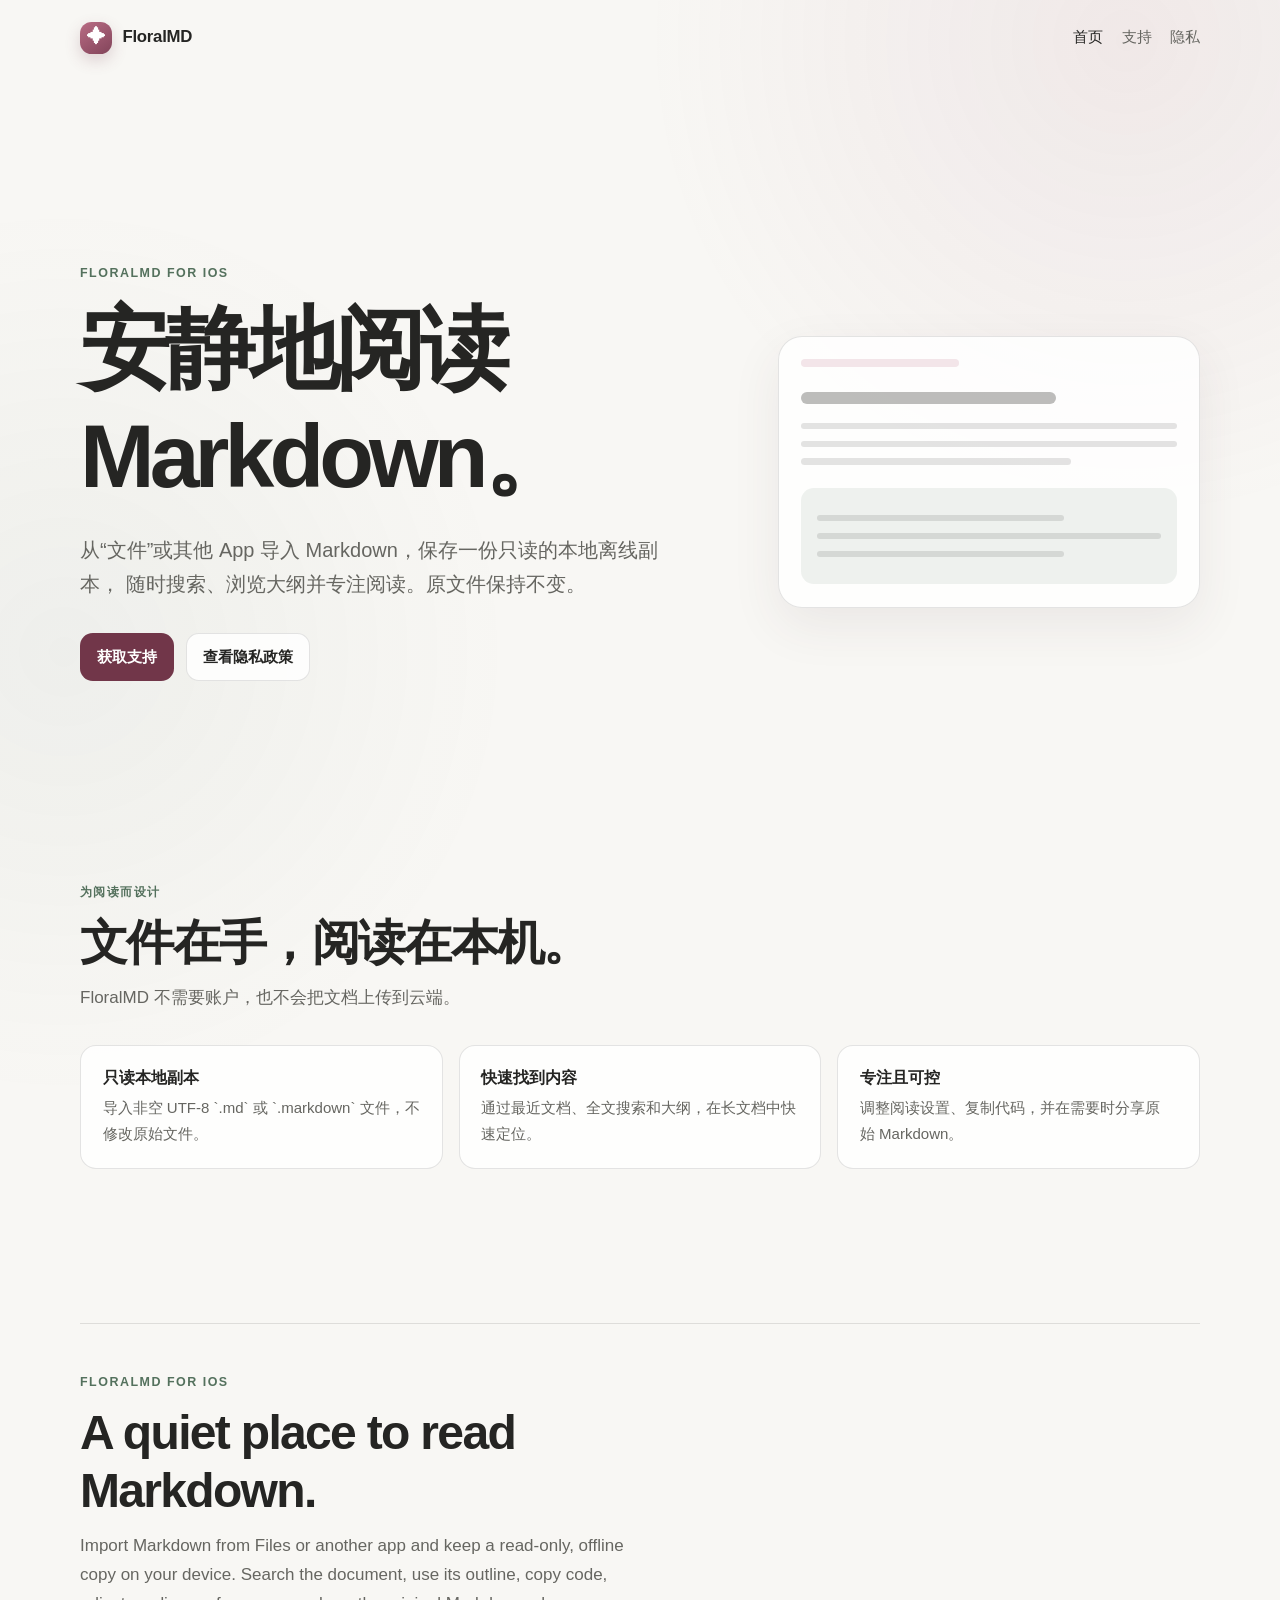
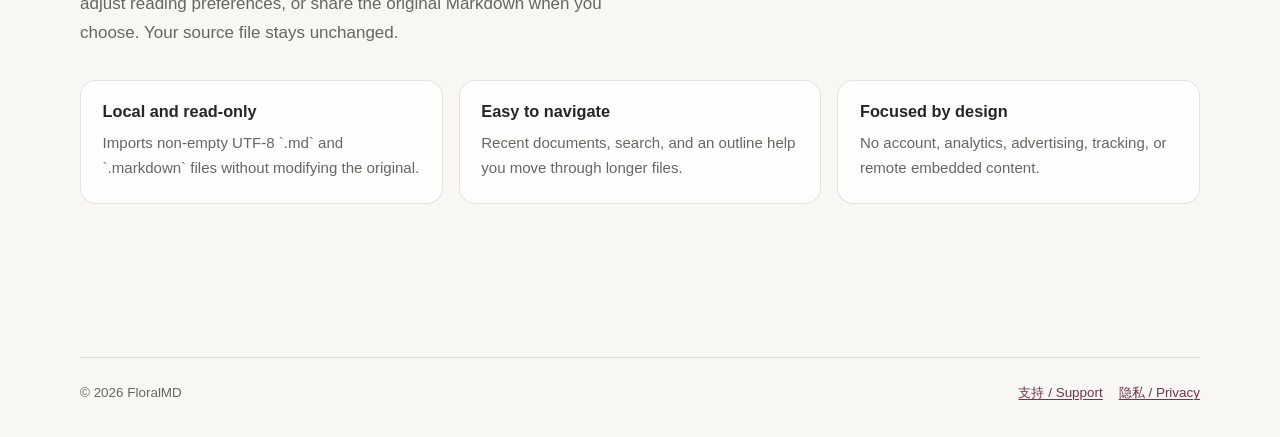
==== index.html @ 7f9638a2 "docs: add iOS support site" ====
<!doctype html>
<html lang="zh-CN">
  <head>
    <meta charset="utf-8">
    <meta name="viewport" content="width=device-width, initial-scale=1">
    <meta
      name="description"
      content="FloralMD 是一款本地离线、只读的 iOS Markdown 阅读器。"
    >
    <title>FloralMD — iOS Markdown 阅读器</title>
    <link rel="stylesheet" href="./styles.css">
  </head>
  <body>
    <a class="skip-link" href="#main">跳到主要内容</a>
    <header class="site-header">
      <a class="brand" href="./" aria-label="FloralMD 首页">
        <span class="brand-mark" aria-hidden="true">✦</span>
        <span>FloralMD</span>
      </a>
      <nav class="site-nav" aria-label="主要导航">
        <a href="./" aria-current="page">首页</a>
        <a href="./support/">支持</a>
        <a href="./privacy/">隐私</a>
      </nav>
    </header>

    <main class="page-shell" id="main">
      <section class="hero">
        <div>
          <p class="eyebrow">FloralMD for iOS</p>
          <h1>安静地阅读 Markdown。</h1>
          <p class="hero-copy">
            从“文件”或其他 App 导入 Markdown，保存一份只读的本地离线副本，
            随时搜索、浏览大纲并专注阅读。原文件保持不变。
          </p>
          <div class="hero-actions">
            <a class="button primary" href="./support/">获取支持</a>
            <a class="button" href="./privacy/">查看隐私政策</a>
          </div>
        </div>
        <div class="reader-card" aria-label="Markdown 阅读界面示意">
          <div class="reader-line heading"></div>
          <div class="reader-line"></div>
          <div class="reader-line"></div>
          <div class="reader-line short"></div>
          <div class="reader-code">
            <div class="reader-line short"></div>
            <div class="reader-line"></div>
            <div class="reader-line short"></div>
          </div>
        </div>
      </section>

      <section class="section">
        <div class="section-heading">
          <p class="eyebrow">为阅读而设计</p>
          <h2>文件在手，阅读在本机。</h2>
          <p class="section-intro">
            FloralMD 不需要账户，也不会把文档上传到云端。
          </p>
        </div>
        <div class="feature-grid">
          <article class="feature-card">
            <h3>只读本地副本</h3>
            <p>导入非空 UTF-8 `.md` 或 `.markdown` 文件，不修改原始文件。</p>
          </article>
          <article class="feature-card">
            <h3>快速找到内容</h3>
            <p>通过最近文档、全文搜索和大纲，在长文档中快速定位。</p>
          </article>
          <article class="feature-card">
            <h3>专注且可控</h3>
            <p>调整阅读设置、复制代码，并在需要时分享原始 Markdown。</p>
          </article>
        </div>
      </section>

      <section class="section english-block" lang="en">
        <div class="section-heading">
          <p class="eyebrow">FloralMD for iOS</p>
          <h2>A quiet place to read Markdown.</h2>
          <p class="section-intro">
            Import Markdown from Files or another app and keep a read-only,
            offline copy on your device. Search the document, use its outline,
            copy code, adjust reading preferences, or share the original
            Markdown when you choose. Your source file stays unchanged.
          </p>
        </div>
        <div class="feature-grid">
          <article class="feature-card">
            <h3>Local and read-only</h3>
            <p>
              Imports non-empty UTF-8 `.md` and `.markdown` files without
              modifying the original.
            </p>
          </article>
          <article class="feature-card">
            <h3>Easy to navigate</h3>
            <p>
              Recent documents, search, and an outline help you move through
              longer files.
            </p>
          </article>
          <article class="feature-card">
            <h3>Focused by design</h3>
            <p>
              No account, analytics, advertising, tracking, or remote embedded
              content.
            </p>
          </article>
        </div>
      </section>
    </main>

    <footer class="site-footer">
      <span>© 2026 FloralMD</span>
      <span class="footer-links">
        <a href="./support/">支持 / Support</a>
        <a href="./privacy/">隐私 / Privacy</a>
      </span>
    </footer>
  </body>
</html>
---- styles.css ----
:root {
  color-scheme: light dark;
  --background: #f8f7f4;
  --surface: rgba(255, 255, 255, 0.82);
  --text: #252523;
  --muted: #666661;
  --line: rgba(37, 37, 35, 0.12);
  --accent: #9a4f68;
  --accent-strong: #713649;
  --accent-soft: #f3e5e9;
  --leaf: #54715d;
  --shadow: 0 18px 50px rgba(73, 54, 59, 0.08);
  font-family:
    -apple-system, BlinkMacSystemFont, "SF Pro Text", "PingFang SC",
    "Helvetica Neue", sans-serif;
}

* {
  box-sizing: border-box;
}

html {
  background: var(--background);
  scroll-behavior: smooth;
}

body {
  min-height: 100vh;
  margin: 0;
  color: var(--text);
  background:
    radial-gradient(circle at 88% 2%, rgba(154, 79, 104, 0.09), transparent 30rem),
    radial-gradient(circle at 5% 32%, rgba(84, 113, 93, 0.06), transparent 28rem),
    var(--background);
  font-size: 17px;
  line-height: 1.7;
  text-rendering: optimizeLegibility;
}

a {
  color: var(--accent-strong);
  text-underline-offset: 0.18em;
  text-decoration-thickness: 0.08em;
}

a:hover {
  color: var(--accent);
}

a:focus-visible {
  outline: 3px solid color-mix(in srgb, var(--accent) 45%, transparent);
  outline-offset: 4px;
  border-radius: 0.2rem;
}

.skip-link {
  position: fixed;
  z-index: 10;
  top: 0.75rem;
  left: 0.75rem;
  padding: 0.55rem 0.8rem;
  color: var(--text);
  background: var(--surface);
  border: 1px solid var(--line);
  border-radius: 0.6rem;
  transform: translateY(-180%);
}

.skip-link:focus {
  transform: translateY(0);
}

.site-header,
.page-shell,
.site-footer {
  width: min(70rem, calc(100% - 2rem));
  margin-inline: auto;
}

.site-header {
  display: flex;
  align-items: center;
  justify-content: space-between;
  gap: 1.5rem;
  padding-block: 1.35rem;
}

.brand {
  display: inline-flex;
  align-items: center;
  gap: 0.65rem;
  color: var(--text);
  font-size: 1.05rem;
  font-weight: 700;
  letter-spacing: -0.015em;
  text-decoration: none;
}

.brand-mark {
  display: grid;
  width: 2rem;
  height: 2rem;
  place-items: center;
  color: white;
  background: linear-gradient(145deg, #b96c84, #82445a);
  border-radius: 0.72rem;
  box-shadow: 0 6px 16px rgba(113, 54, 73, 0.2);
  font-size: 1.15rem;
  line-height: 1;
}

.site-nav {
  display: flex;
  align-items: center;
  gap: 1.15rem;
  font-size: 0.93rem;
}

.site-nav a {
  color: var(--muted);
  text-decoration: none;
}

.site-nav a[aria-current="page"],
.site-nav a:hover {
  color: var(--text);
}

.page-shell {
  padding-block: clamp(2.2rem, 6vw, 5.5rem) 4rem;
}

.hero {
  display: grid;
  grid-template-columns: minmax(0, 1.18fr) minmax(17rem, 0.82fr);
  align-items: center;
  gap: clamp(2.5rem, 7vw, 6rem);
  min-height: min(40rem, calc(100vh - 8rem));
}

.eyebrow {
  margin: 0 0 0.7rem;
  color: var(--leaf);
  font-size: 0.78rem;
  font-weight: 750;
  letter-spacing: 0.12em;
  text-transform: uppercase;
}

h1,
h2,
h3,
p {
  text-wrap: pretty;
}

h1,
h2,
h3 {
  line-height: 1.2;
}

h1 {
  max-width: 13ch;
  margin: 0;
  font-size: clamp(2.8rem, 7vw, 5.8rem);
  letter-spacing: -0.055em;
}

.page-title {
  max-width: none;
  font-size: clamp(2.6rem, 6vw, 4.8rem);
}

.hero-copy {
  max-width: 40rem;
  margin: 1.4rem 0 0;
  color: var(--muted);
  font-size: clamp(1.05rem, 2vw, 1.25rem);
}

.hero-actions {
  display: flex;
  flex-wrap: wrap;
  gap: 0.75rem;
  margin-top: 2rem;
}

.button {
  display: inline-flex;
  min-height: 2.8rem;
  align-items: center;
  justify-content: center;
  padding: 0.62rem 1rem;
  border: 1px solid var(--line);
  border-radius: 0.8rem;
  color: var(--text);
  background: var(--surface);
  font-size: 0.94rem;
  font-weight: 650;
  text-decoration: none;
}

.button.primary {
  border-color: transparent;
  color: white;
  background: var(--accent-strong);
}

.reader-card {
  position: relative;
  overflow: hidden;
  padding: 1.4rem;
  background: var(--surface);
  border: 1px solid var(--line);
  border-radius: 1.5rem;
  box-shadow: var(--shadow);
}

.reader-card::before {
  display: block;
  width: 42%;
  height: 0.45rem;
  margin-bottom: 1.6rem;
  background: var(--accent-soft);
  border-radius: 999px;
  content: "";
}

.reader-line {
  height: 0.42rem;
  margin-block: 0.7rem;
  background: color-mix(in srgb, var(--text) 12%, transparent);
  border-radius: 999px;
}

.reader-line.heading {
  width: 68%;
  height: 0.75rem;
  margin-bottom: 1.15rem;
  background: color-mix(in srgb, var(--text) 30%, transparent);
}

.reader-line.short {
  width: 72%;
}

.reader-code {
  margin-top: 1.4rem;
  padding: 1rem;
  background: color-mix(in srgb, var(--leaf) 9%, transparent);
  border-radius: 0.8rem;
}

.section {
  padding-block: clamp(3rem, 7vw, 6rem);
}

.section + .section {
  border-top: 1px solid var(--line);
}

.section-heading {
  max-width: 34rem;
  margin-bottom: 2rem;
}

.section h2 {
  margin: 0;
  font-size: clamp(1.8rem, 4vw, 3rem);
  letter-spacing: -0.035em;
}

.section-intro {
  margin: 0.8rem 0 0;
  color: var(--muted);
}

.feature-grid {
  display: grid;
  grid-template-columns: repeat(3, minmax(0, 1fr));
  gap: 1rem;
}

.feature-card,
.contact-card {
  padding: 1.35rem;
  background: var(--surface);
  border: 1px solid var(--line);
  border-radius: 1rem;
}

.feature-card h3 {
  margin: 0;
  font-size: 1.02rem;
}

.feature-card p {
  margin: 0.5rem 0 0;
  color: var(--muted);
  font-size: 0.94rem;
}

.english-block {
  margin-top: 4rem;
  padding-top: 3rem;
  border-top: 1px solid var(--line);
}

.prose {
  max-width: 48rem;
}

.prose h2 {
  margin: 3rem 0 0.8rem;
  font-size: 1.5rem;
  letter-spacing: -0.02em;
}

.prose h3 {
  margin: 2rem 0 0.5rem;
  font-size: 1.08rem;
}

.prose p,
.prose li {
  color: var(--muted);
}

.prose ul {
  padding-left: 1.2rem;
}

.meta {
  margin-top: 0.7rem;
  color: var(--muted);
  font-size: 0.9rem;
}

.contact-card {
  margin-block: 2rem 3rem;
}

.contact-card strong {
  display: block;
  margin-bottom: 0.4rem;
}

.email-link {
  overflow-wrap: anywhere;
  font-weight: 700;
}

.site-footer {
  display: flex;
  justify-content: space-between;
  gap: 1rem;
  padding-block: 1.5rem 2rem;
  color: var(--muted);
  border-top: 1px solid var(--line);
  font-size: 0.84rem;
}

.footer-links {
  display: flex;
  flex-wrap: wrap;
  gap: 1rem;
}

@media (max-width: 760px) {
  body {
    font-size: 16px;
  }

  .site-header {
    align-items: flex-start;
  }

  .site-nav {
    flex-wrap: wrap;
    justify-content: flex-end;
    gap: 0.45rem 0.85rem;
  }

  .hero {
    grid-template-columns: 1fr;
    min-height: auto;
  }

  .reader-card {
    max-width: 26rem;
  }

  .feature-grid {
    grid-template-columns: 1fr;
  }

  .site-footer {
    flex-direction: column;
  }
}

@media (max-width: 460px) {
  .site-header {
    display: block;
  }

  .site-nav {
    justify-content: flex-start;
    margin-top: 0.8rem;
  }

  .page-shell {
    padding-top: 2rem;
  }

  h1 {
    font-size: clamp(2.5rem, 15vw, 4rem);
  }
}

@media (prefers-color-scheme: dark) {
  :root {
    --background: #171716;
    --surface: rgba(38, 37, 36, 0.86);
    --text: #f2f0ec;
    --muted: #b7b3ac;
    --line: rgba(242, 240, 236, 0.13);
    --accent: #d990a7;
    --accent-strong: #e2a1b5;
    --accent-soft: rgba(217, 144, 167, 0.18);
    --leaf: #9fbea7;
    --shadow: 0 18px 50px rgba(0, 0, 0, 0.2);
  }

  .button.primary {
    color: #24171b;
  }
}

@media (prefers-reduced-motion: reduce) {
  html {
    scroll-behavior: auto;
  }
}
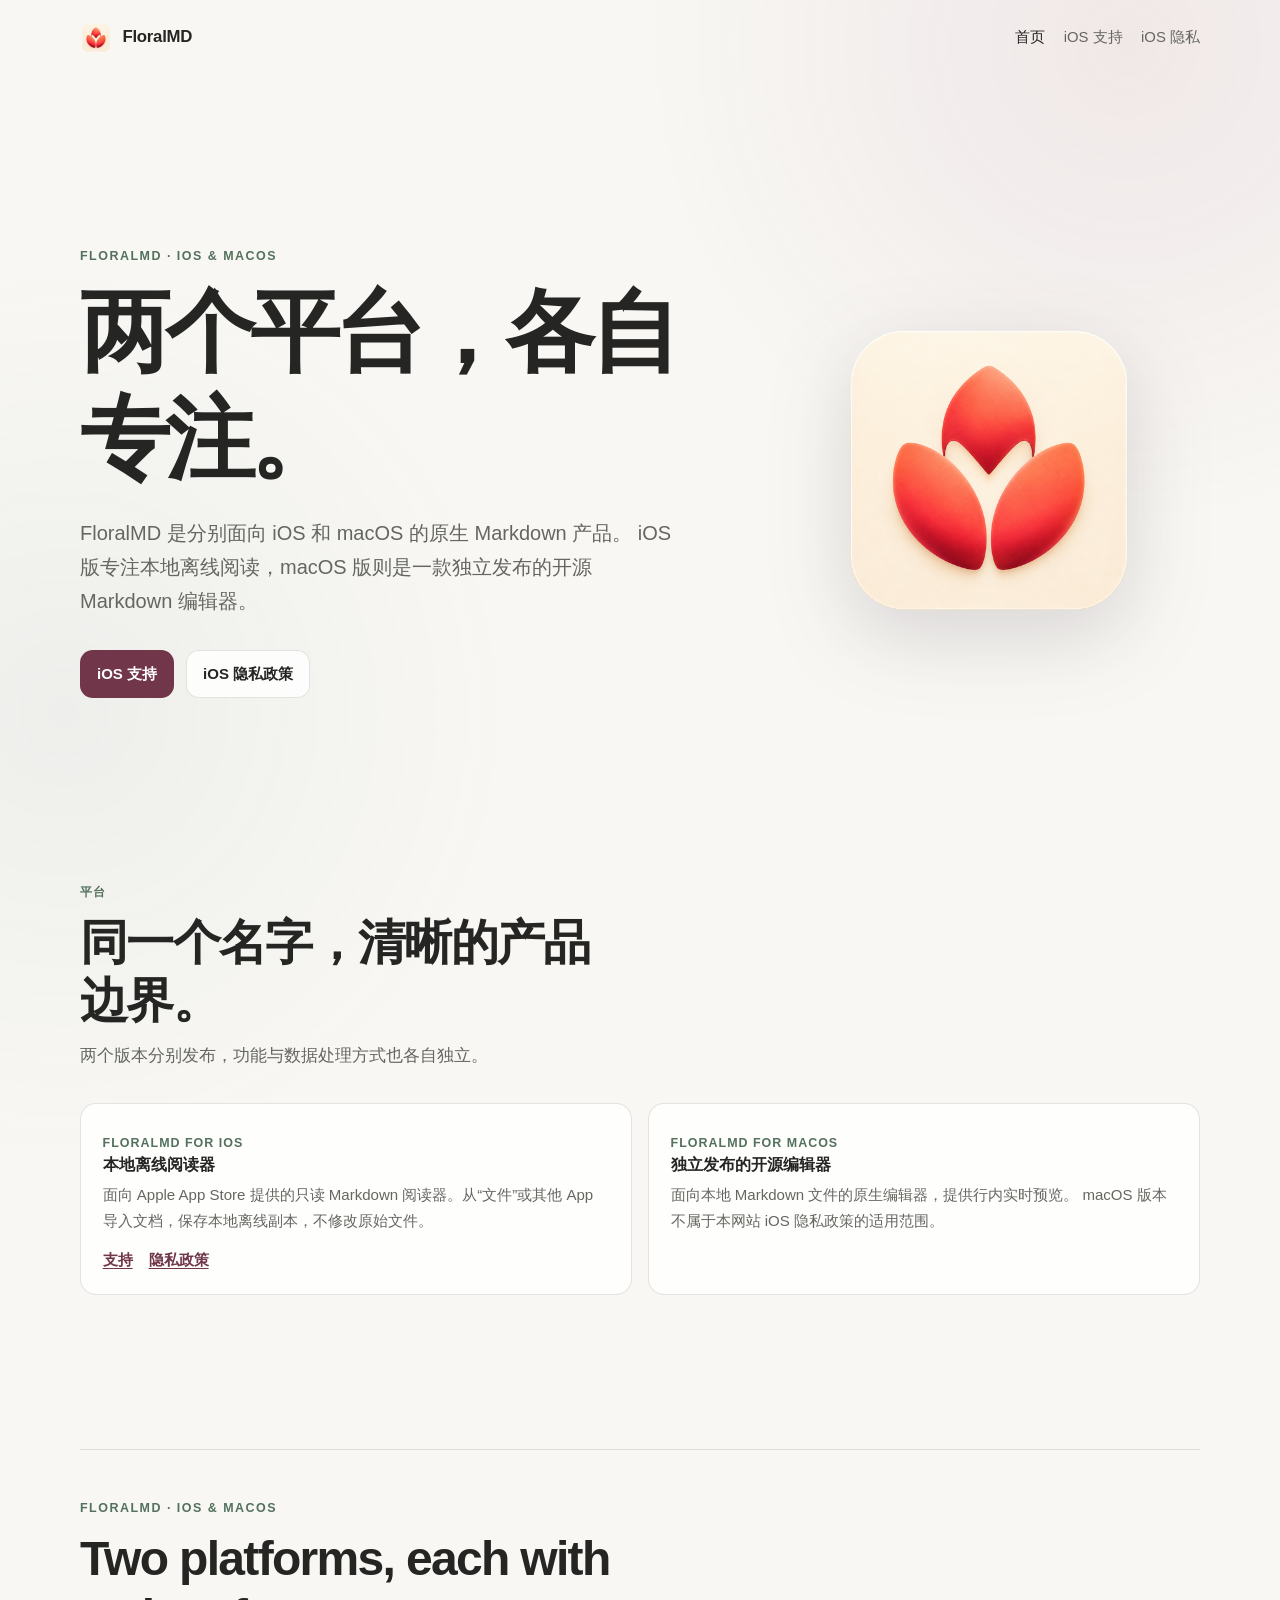
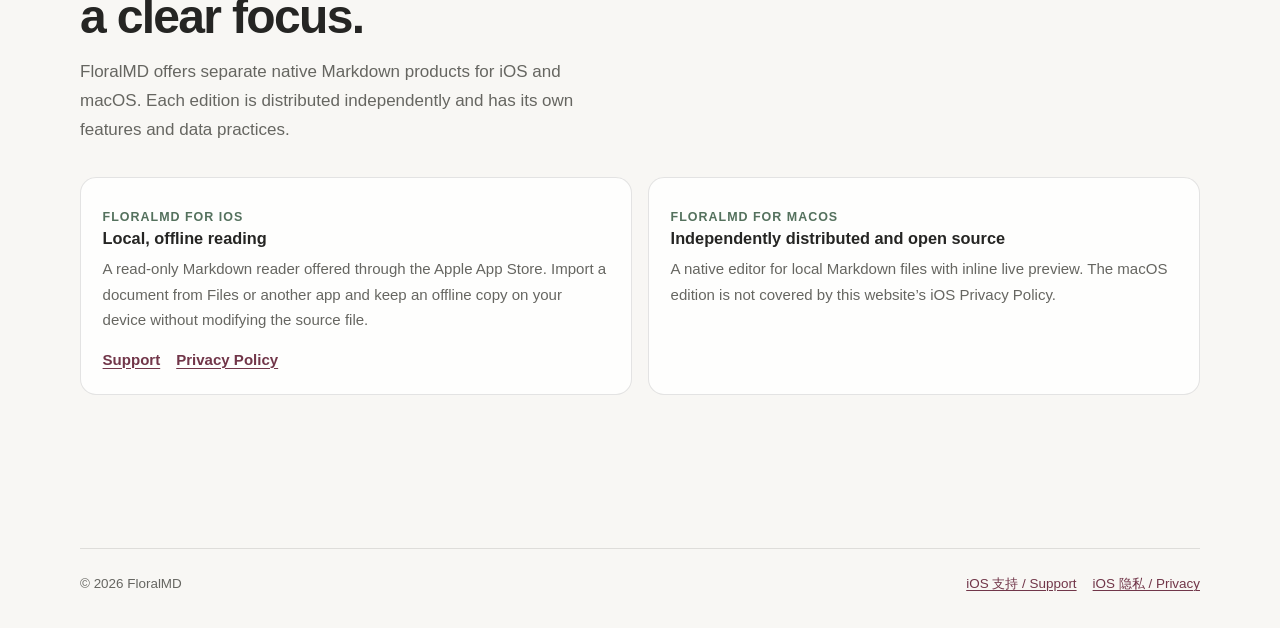
==== commit 76078559: "docs: distinguish iOS and macOS editions" ====
--- a/index.html
+++ b/index.html
@@ -5,107 +5,112 @@
     <meta name="viewport" content="width=device-width, initial-scale=1">
     <meta
       name="description"
-      content="FloralMD 是一款本地离线、只读的 iOS Markdown 阅读器。"
+      content="FloralMD 为 iOS 与 macOS 提供各自独立的原生 Markdown 体验。"
     >
-    <title>FloralMD — iOS Markdown 阅读器</title>
+    <title>FloralMD — Markdown for iOS and macOS</title>
+    <link rel="icon" href="./app-icon.png">
     <link rel="stylesheet" href="./styles.css">
   </head>
   <body>
     <a class="skip-link" href="#main">跳到主要内容</a>
     <header class="site-header">
       <a class="brand" href="./" aria-label="FloralMD 首页">
-        <span class="brand-mark" aria-hidden="true">✦</span>
+        <img class="brand-icon" src="./app-icon.png" alt="">
         <span>FloralMD</span>
       </a>
       <nav class="site-nav" aria-label="主要导航">
         <a href="./" aria-current="page">首页</a>
-        <a href="./support/">支持</a>
-        <a href="./privacy/">隐私</a>
+        <a href="./support/">iOS 支持</a>
+        <a href="./privacy/">iOS 隐私</a>
       </nav>
     </header>
 
     <main class="page-shell" id="main">
       <section class="hero">
         <div>
-          <p class="eyebrow">FloralMD for iOS</p>
-          <h1>安静地阅读 Markdown。</h1>
+          <p class="eyebrow">FloralMD · iOS &amp; macOS</p>
+          <h1>两个平台，各自专注。</h1>
           <p class="hero-copy">
-            从“文件”或其他 App 导入 Markdown，保存一份只读的本地离线副本，
-            随时搜索、浏览大纲并专注阅读。原文件保持不变。
+            FloralMD 是分别面向 iOS 和 macOS 的原生 Markdown 产品。
+            iOS 版专注本地离线阅读，macOS 版则是一款独立发布的开源 Markdown 编辑器。
           </p>
           <div class="hero-actions">
-            <a class="button primary" href="./support/">获取支持</a>
-            <a class="button" href="./privacy/">查看隐私政策</a>
+            <a class="button primary" href="./support/">iOS 支持</a>
+            <a class="button" href="./privacy/">iOS 隐私政策</a>
           </div>
         </div>
-        <div class="reader-card" aria-label="Markdown 阅读界面示意">
-          <div class="reader-line heading"></div>
-          <div class="reader-line"></div>
-          <div class="reader-line"></div>
-          <div class="reader-line short"></div>
-          <div class="reader-code">
-            <div class="reader-line short"></div>
-            <div class="reader-line"></div>
-            <div class="reader-line short"></div>
-          </div>
+        <div class="app-icon-stage">
+          <img
+            class="hero-app-icon"
+            src="./app-icon.png"
+            alt="FloralMD App 图标"
+          >
         </div>
       </section>
 
       <section class="section">
         <div class="section-heading">
-          <p class="eyebrow">为阅读而设计</p>
-          <h2>文件在手，阅读在本机。</h2>
+          <p class="eyebrow">平台</p>
+          <h2>同一个名字，清晰的产品边界。</h2>
           <p class="section-intro">
-            FloralMD 不需要账户，也不会把文档上传到云端。
+            两个版本分别发布，功能与数据处理方式也各自独立。
           </p>
         </div>
-        <div class="feature-grid">
-          <article class="feature-card">
-            <h3>只读本地副本</h3>
-            <p>导入非空 UTF-8 `.md` 或 `.markdown` 文件，不修改原始文件。</p>
+        <div class="platform-grid">
+          <article class="platform-card">
+            <p class="platform-label">FloralMD for iOS</p>
+            <h3>本地离线阅读器</h3>
+            <p>
+              面向 Apple App Store 提供的只读 Markdown 阅读器。从“文件”或其他
+              App 导入文档，保存本地离线副本，不修改原始文件。
+            </p>
+            <p class="card-links">
+              <a href="./support/">支持</a>
+              <a href="./privacy/">隐私政策</a>
+            </p>
           </article>
-          <article class="feature-card">
-            <h3>快速找到内容</h3>
-            <p>通过最近文档、全文搜索和大纲，在长文档中快速定位。</p>
-          </article>
-          <article class="feature-card">
-            <h3>专注且可控</h3>
-            <p>调整阅读设置、复制代码，并在需要时分享原始 Markdown。</p>
+          <article class="platform-card">
+            <p class="platform-label">FloralMD for macOS</p>
+            <h3>独立发布的开源编辑器</h3>
+            <p>
+              面向本地 Markdown 文件的原生编辑器，提供行内实时预览。
+              macOS 版本不属于本网站 iOS 隐私政策的适用范围。
+            </p>
           </article>
         </div>
       </section>
 
       <section class="section english-block" lang="en">
         <div class="section-heading">
-          <p class="eyebrow">FloralMD for iOS</p>
-          <h2>A quiet place to read Markdown.</h2>
+          <p class="eyebrow">FloralMD · iOS &amp; macOS</p>
+          <h2>Two platforms, each with a clear focus.</h2>
           <p class="section-intro">
-            Import Markdown from Files or another app and keep a read-only,
-            offline copy on your device. Search the document, use its outline,
-            copy code, adjust reading preferences, or share the original
-            Markdown when you choose. Your source file stays unchanged.
+            FloralMD offers separate native Markdown products for iOS and
+            macOS. Each edition is distributed independently and has its own
+            features and data practices.
           </p>
         </div>
-        <div class="feature-grid">
-          <article class="feature-card">
-            <h3>Local and read-only</h3>
+        <div class="platform-grid">
+          <article class="platform-card">
+            <p class="platform-label">FloralMD for iOS</p>
+            <h3>Local, offline reading</h3>
             <p>
-              Imports non-empty UTF-8 `.md` and `.markdown` files without
-              modifying the original.
+              A read-only Markdown reader offered through the Apple App Store.
+              Import a document from Files or another app and keep an offline
+              copy on your device without modifying the source file.
+            </p>
+            <p class="card-links">
+              <a href="./support/">Support</a>
+              <a href="./privacy/">Privacy Policy</a>
             </p>
           </article>
-          <article class="feature-card">
-            <h3>Easy to navigate</h3>
+          <article class="platform-card">
+            <p class="platform-label">FloralMD for macOS</p>
+            <h3>Independently distributed and open source</h3>
             <p>
-              Recent documents, search, and an outline help you move through
-              longer files.
-            </p>
-          </article>
-          <article class="feature-card">
-            <h3>Focused by design</h3>
-            <p>
-              No account, analytics, advertising, tracking, or remote embedded
-              content.
+              A native editor for local Markdown files with inline live
+              preview. The macOS edition is not covered by this website’s iOS
+              Privacy Policy.
             </p>
           </article>
         </div>
@@ -115,8 +120,8 @@
     <footer class="site-footer">
       <span>© 2026 FloralMD</span>
       <span class="footer-links">
-        <a href="./support/">支持 / Support</a>
-        <a href="./privacy/">隐私 / Privacy</a>
+        <a href="./support/">iOS 支持 / Support</a>
+        <a href="./privacy/">iOS 隐私 / Privacy</a>
       </span>
     </footer>
   </body>
--- a/styles.css
+++ b/styles.css
@@ -96,17 +96,10 @@
   text-decoration: none;
 }
 
-.brand-mark {
-  display: grid;
+.brand-icon {
   width: 2rem;
   height: 2rem;
-  place-items: center;
-  color: white;
-  background: linear-gradient(145deg, #b96c84, #82445a);
-  border-radius: 0.72rem;
-  box-shadow: 0 6px 16px rgba(113, 54, 73, 0.2);
-  font-size: 1.15rem;
-  line-height: 1;
+  object-fit: contain;
 }
 
 .site-nav {
@@ -207,49 +200,16 @@
   background: var(--accent-strong);
 }
 
-.reader-card {
-  position: relative;
-  overflow: hidden;
-  padding: 1.4rem;
-  background: var(--surface);
-  border: 1px solid var(--line);
-  border-radius: 1.5rem;
-  box-shadow: var(--shadow);
-}
-
-.reader-card::before {
-  display: block;
-  width: 42%;
-  height: 0.45rem;
-  margin-bottom: 1.6rem;
-  background: var(--accent-soft);
-  border-radius: 999px;
-  content: "";
-}
-
-.reader-line {
-  height: 0.42rem;
-  margin-block: 0.7rem;
-  background: color-mix(in srgb, var(--text) 12%, transparent);
-  border-radius: 999px;
-}
-
-.reader-line.heading {
-  width: 68%;
-  height: 0.75rem;
-  margin-bottom: 1.15rem;
-  background: color-mix(in srgb, var(--text) 30%, transparent);
-}
-
-.reader-line.short {
-  width: 72%;
-}
-
-.reader-code {
-  margin-top: 1.4rem;
-  padding: 1rem;
-  background: color-mix(in srgb, var(--leaf) 9%, transparent);
-  border-radius: 0.8rem;
+.app-icon-stage {
+  display: grid;
+  min-height: 22rem;
+  place-items: center;
+}
+
+.hero-app-icon {
+  width: min(20rem, 78vw);
+  height: auto;
+  filter: drop-shadow(0 1.6rem 2.5rem rgba(73, 54, 59, 0.18));
 }
 
 .section {
@@ -276,13 +236,15 @@
   color: var(--muted);
 }
 
-.feature-grid {
+.feature-grid,
+.platform-grid {
   display: grid;
   grid-template-columns: repeat(3, minmax(0, 1fr));
   gap: 1rem;
 }
 
 .feature-card,
+.platform-card,
 .contact-card {
   padding: 1.35rem;
   background: var(--surface);
@@ -290,15 +252,40 @@
   border-radius: 1rem;
 }
 
-.feature-card h3 {
+.feature-card h3,
+.platform-card h3 {
   margin: 0;
   font-size: 1.02rem;
 }
 
-.feature-card p {
+.feature-card p,
+.platform-card p {
   margin: 0.5rem 0 0;
   color: var(--muted);
   font-size: 0.94rem;
+}
+
+.platform-grid {
+  grid-template-columns: repeat(2, minmax(0, 1fr));
+}
+
+.platform-label {
+  color: var(--leaf) !important;
+  font-size: 0.78rem !important;
+  font-weight: 750;
+  letter-spacing: 0.08em;
+  text-transform: uppercase;
+}
+
+.card-links {
+  display: flex;
+  flex-wrap: wrap;
+  gap: 1rem;
+  padding-top: 0.35rem;
+}
+
+.card-links a {
+  font-weight: 700;
 }
 
 .english-block {
@@ -387,11 +374,12 @@
     min-height: auto;
   }
 
-  .reader-card {
-    max-width: 26rem;
-  }
-
-  .feature-grid {
+  .app-icon-stage {
+    min-height: auto;
+  }
+
+  .feature-grid,
+  .platform-grid {
     grid-template-columns: 1fr;
   }
 
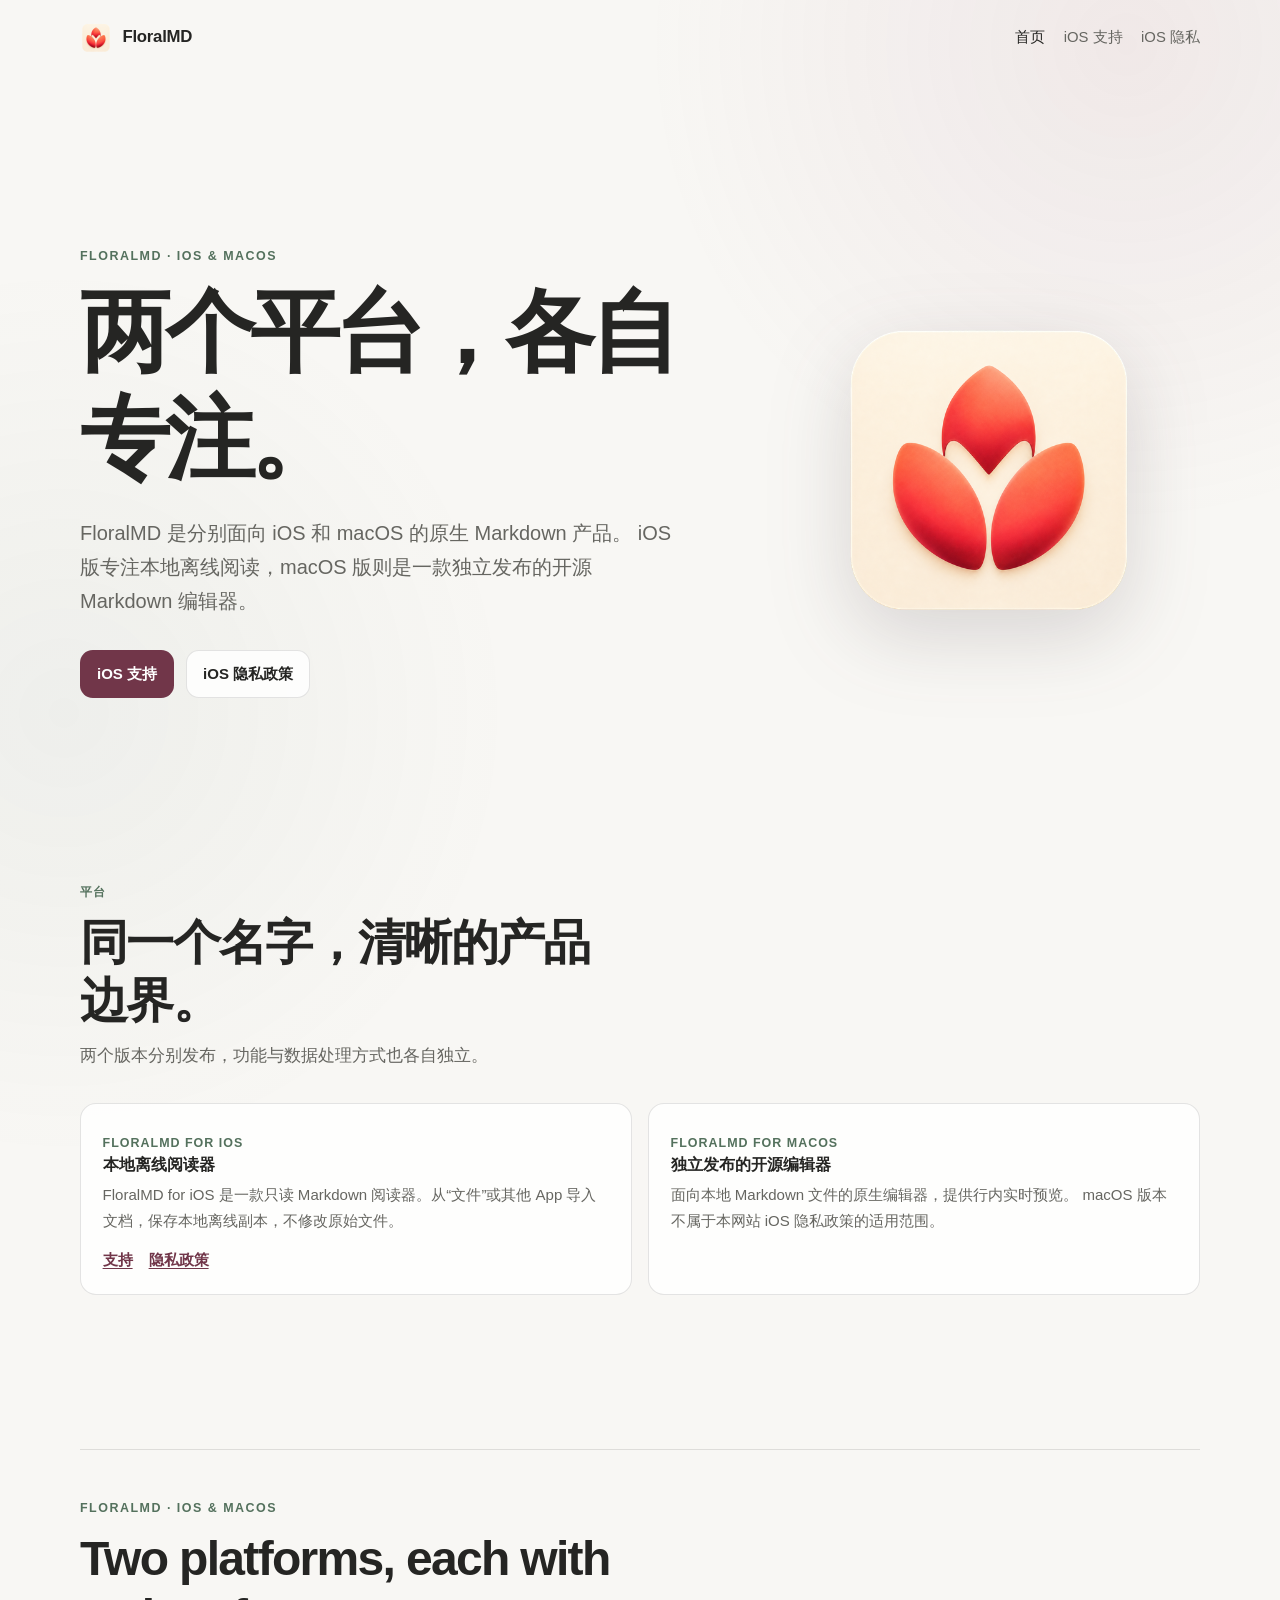
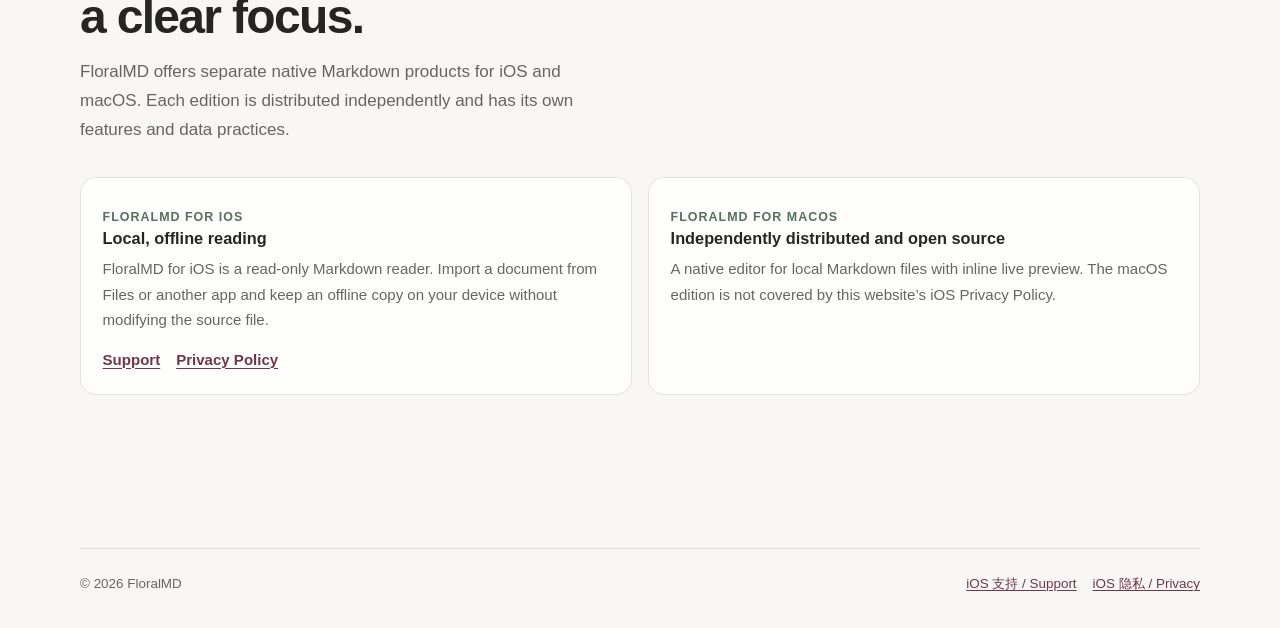
==== commit 700ad9bd: "docs: clarify iOS privacy data lifecycle" ====
--- a/index.html
+++ b/index.html
@@ -61,8 +61,8 @@
             <p class="platform-label">FloralMD for iOS</p>
             <h3>本地离线阅读器</h3>
             <p>
-              面向 Apple App Store 提供的只读 Markdown 阅读器。从“文件”或其他
-              App 导入文档，保存本地离线副本，不修改原始文件。
+              FloralMD for iOS 是一款只读 Markdown 阅读器。从“文件”或其他 App
+              导入文档，保存本地离线副本，不修改原始文件。
             </p>
             <p class="card-links">
               <a href="./support/">支持</a>
@@ -95,9 +95,9 @@
             <p class="platform-label">FloralMD for iOS</p>
             <h3>Local, offline reading</h3>
             <p>
-              A read-only Markdown reader offered through the Apple App Store.
-              Import a document from Files or another app and keep an offline
-              copy on your device without modifying the source file.
+              FloralMD for iOS is a read-only Markdown reader. Import a
+              document from Files or another app and keep an offline copy on
+              your device without modifying the source file.
             </p>
             <p class="card-links">
               <a href="./support/">Support</a>
